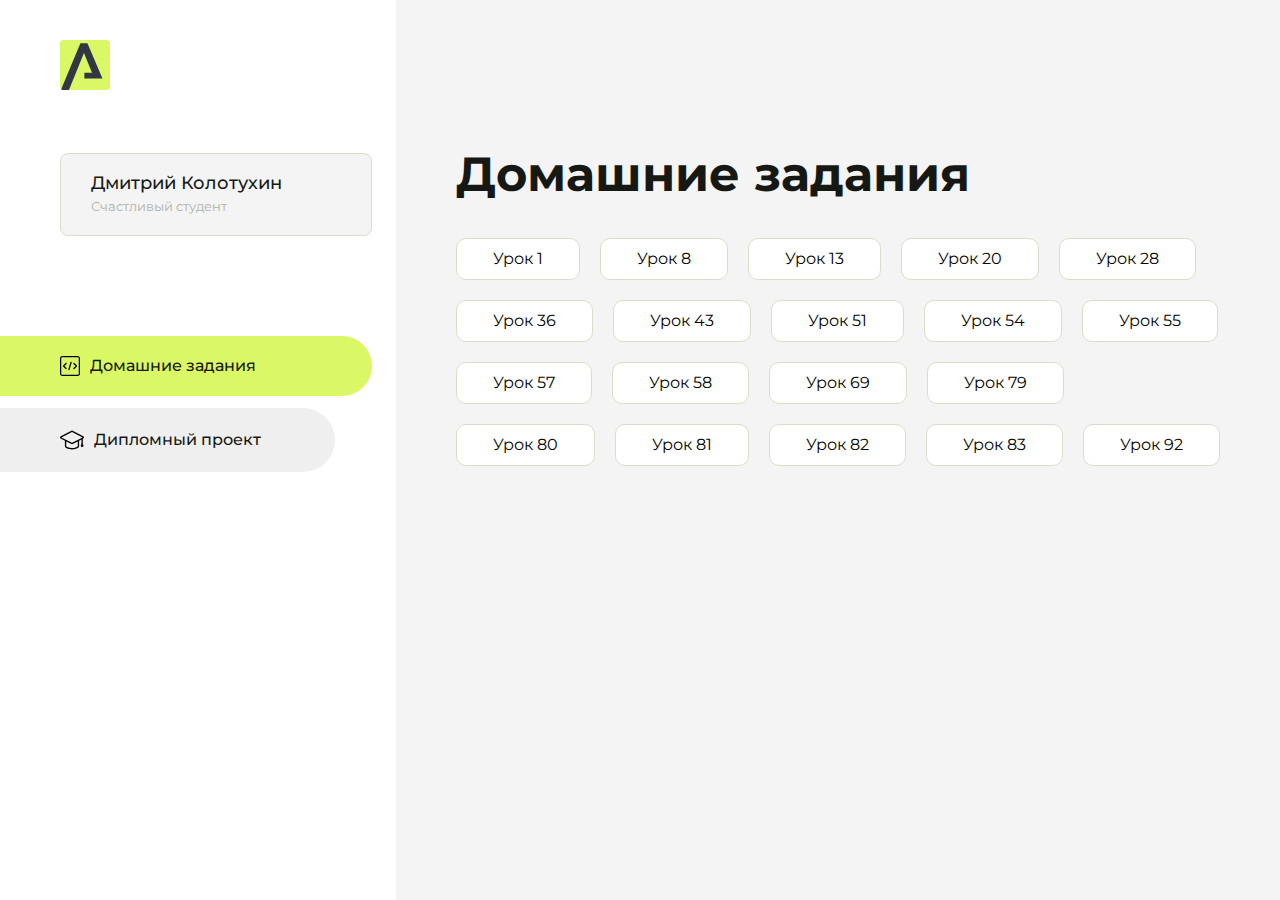
==== index.html @ 42f7621a "Update index.html" ====
<!DOCTYPE html>
<html lang="en">
<head>
    <meta charset="UTF-8">
    <meta name="viewport" content="width=device-width, initial-scale=1.0">
    <title>Домашняя работа</title>
    <link rel="shortcut icon" href="src/logo.ico" type="image/x-icon">
    <link rel="preconnect" href="https://fonts.googleapis.com">
    <link rel="preconnect" href="https://fonts.gstatic.com" crossorigin>
    <link href="https://fonts.googleapis.com/css2?family=Montserrat:wght@400;500;700&family=Rubik:wght@500&display=swap"
          rel="stylesheet">
    <link rel="stylesheet" href="src/style.css">
</head>
<body id="body">
<div class="overlay" id="overlay"></div>
<div class="layout">
    <div class="burger" id="burger">
        <svg viewBox="0 0 24 24" fill="none" xmlns="http://www.w3.org/2000/svg">
            <g id="SVGRepo_bgCarrier" stroke-width="0"></g>
            <g id="SVGRepo_tracerCarrier" stroke-linecap="round" stroke-linejoin="round"></g>
            <g id="SVGRepo_iconCarrier">
                <path d="M4 18L20 18" stroke="#DAF765" stroke-width="2" stroke-linecap="round"></path>
                <path d="M4 12L20 12" stroke="#DAF765" stroke-width="2" stroke-linecap="round"></path>
                <path d="M4 6L20 6" stroke="#DAF765" stroke-width="2" stroke-linecap="round"></path>
            </g>
        </svg>
    </div>
    <aside class="sidebar" id="sidebar">
        <div class="sidebar__inner">
            <div class="logo">
                <svg width="50" height="50" viewBox="0 0 50 50" fill="none" xmlns="http://www.w3.org/2000/svg">
                    <g clip-path="url(#clip0_513_74730)">
                        <path d="M46.17 -0.257004H3.83C1.57281 -0.257004 -0.257 1.57281 -0.257 3.83V46.17C-0.257 48.4272 1.57281 50.257 3.83 50.257H46.17C48.4272 50.257 50.257 48.4272 50.257 46.17V3.83C50.257 1.57281 48.4272 -0.257004 46.17 -0.257004Z"
                              fill="#DAF765"/>
                        <path d="M24.375 38.4H42.461L27.441 3.1585H20.4355C20.4355 3.1585 6.7895 35.881 1.1945 49.294C2.015 50.0275 3.0945 50.257 3.6945 50.257H8.8445L23.954 13.07L32.0465 32.8285H24.375V38.4Z"
                              fill="#323843"/>
                    </g>
                    <defs>
                        <clipPath id="clip0_513_74730">
                            <rect width="50" height="50" fill="white"/>
                        </clipPath>
                    </defs>
                </svg>
            </div>
            <div class="sidebar__user">
                <div class="sidebar__name">Дмитрий Колотухин</div>
                <div class="sidebar__text">Счастливый студент</div>
            </div>
            <div class="sidebar__tabs">
                <div class="sidebar__item">
                    <button class="sidebar__button active" id="tasks">
                        <svg xmlns="http://www.w3.org/2000/svg" width="20" height="20" viewBox="0 0 20 20" fill="none">
                            <g clip-path="url(#clip0_704_74543)">
                                <path d="M17.7083 20H2.29167C1.0275 20 0 18.9725 0 17.7083V2.29167C0 1.0275 1.0275 0 2.29167 0H17.7083C18.9725 0 20 1.0275 20 2.29167V17.7083C20 18.9725 18.9725 20 17.7083 20ZM2.29167 1.25C1.7175 1.25 1.25 1.7175 1.25 2.29167V17.7083C1.25 18.2825 1.7175 18.75 2.29167 18.75H17.7083C18.2825 18.75 18.75 18.2825 18.75 17.7083V2.29167C18.75 1.7175 18.2825 1.25 17.7083 1.25H2.29167Z"
                                      fill="black"/>
                                <path d="M6.04167 13.125C5.88167 13.125 5.72167 13.0642 5.6 12.9417L3.1 10.4417C2.85583 10.1975 2.85583 9.80167 3.1 9.5575L5.6 7.0575C5.84417 6.81333 6.24 6.81333 6.48417 7.0575C6.72833 7.30167 6.72833 7.6975 6.48417 7.94167L4.42583 10L6.48417 12.0583C6.72833 12.3025 6.72833 12.6983 6.48417 12.9425C6.36167 13.0642 6.20167 13.125 6.04167 13.125Z"
                                      fill="black"/>
                                <path d="M8.95833 14.1667C8.9 14.1667 8.84 14.1583 8.78167 14.1417C8.45083 14.0442 8.26083 13.6967 8.35833 13.3658L10.4417 6.28251C10.5392 5.95084 10.8892 5.76417 11.2175 5.85917C11.5483 5.95667 11.7383 6.30417 11.6408 6.63501L9.5575 13.7183C9.47833 13.9908 9.22833 14.1667 8.95833 14.1667Z"
                                      fill="black"/>
                                <path d="M13.9583 13.125C13.7983 13.125 13.6383 13.0642 13.5167 12.9417C13.2725 12.6975 13.2725 12.3017 13.5167 12.0575L15.575 9.99916L13.5167 7.94083C13.2725 7.69666 13.2725 7.30083 13.5167 7.05666C13.7608 6.81249 14.1567 6.81249 14.4008 7.05666L16.9008 9.55666C17.145 9.80083 17.145 10.1967 16.9008 10.4408L14.4008 12.9408C14.2783 13.0642 14.1183 13.125 13.9583 13.125Z"
                                      fill="black"/>
                            </g>
                            <defs>
                                <clipPath id="clip0_704_74543">
                                    <rect width="20" height="20" fill="white"/>
                                </clipPath>
                            </defs>
                        </svg>
                        <span>Домашние задания</span></button>
                </div>
                <div class="sidebar__item">
                    <button class="sidebar__button" id="diplom">
                        <svg xmlns="http://www.w3.org/2000/svg" width="24" height="24" viewBox="0 0 24 24" fill="none">
                            <g clip-path="url(#clip0_704_74553)">
                                <path d="M23.2628 10.5971C23.7176 10.365 24 9.90375 24 9.39337C24 8.883 23.7176 8.42175 23.2628 8.18962L12.6135 2.75362C12.2291 2.55824 11.7705 2.55787 11.3854 2.75399L0.736875 8.19C0.282375 8.42175 0 8.883 0 9.39337C0 9.90375 0.282375 10.365 0.736875 10.5971L4.89038 12.7177V18.2074C4.89038 19.8154 8.412 21.393 12 21.393C15.5884 21.393 19.1096 19.815 19.1096 18.2074V12.7174L21.4609 11.517V15.8017L20.901 17.2305C20.7409 17.6389 20.7934 18.0994 21.0405 18.4616C21.2876 18.8246 21.6979 19.041 22.1366 19.041C22.5754 19.041 22.9852 18.8246 23.2324 18.462C23.4795 18.099 23.532 17.6385 23.3719 17.2301L22.8124 15.8021V10.827L23.2628 10.5971ZM17.7623 18.1721C17.6198 18.6375 15.3491 20.0419 12 20.0419C8.65088 20.0419 6.38025 18.6375 6.2415 18.2074V12.3037L6.23887 12.3019C6.23812 12.057 6.1065 11.8207 5.87325 11.7019L1.3515 9.39337L12 3.95737L22.6489 9.39337L12 14.8294L5.87325 11.7019C5.54063 11.5331 4.6695 11.6674 4.5 12C4.33012 12.3322 4.55813 12.5479 4.89038 12.7177L11.3857 16.0331C11.5781 16.1314 11.7889 16.1805 12 16.1805C12.2107 16.1805 12.4222 16.1314 12.6146 16.0331L17.7593 13.407L17.7623 18.1721Z"
                                      fill="black"/>
                            </g>
                            <defs>
                                <clipPath id="clip0_704_74553">
                                    <rect width="24" height="24" fill="white"/>
                                </clipPath>
                            </defs>
                        </svg>
                        <span>Дипломный проект</span></button>
                </div>
            </div>
        </div>

    </aside>
    <div class="content">
        <div class="container">
            <div class="content__block" id="tasksBlock">
                <div class="content__title">Домашние задания</div>
                <ul class="content__list">
                    <li class="content__list-item">
                        <a href="lesson1/index.html">Урок 1</a>
                        </li>
                    <li class="content__list-item">
                        <a href="Dz (Lesson 8)/index.html">Урок 8</a>
                        </li>
                    <li class="content__list-item">
                        <a href="Lesson 13/index.html">Урок 13</a>
                        </li>
                    <li class="content__list-item">
                        <a href="20/index.html">Урок 20</a>
                        </li>
                    <li class="content__list-item">
                        <a href="28(DZ)/index.html">Урок 28</a>
                        </li>
                    <li class="content__list-item">
                        <a href="36/index.html">Урок 36</a>
                        </li>
                    <li class="content__list-item">
                        <a href="lesson 43/index.html">Урок 43</a>
                        </li>
                    <li class="content__list-item">
                        <a href="51/index.html">Урок 51</a>
                        </li>
                    <li class="content__list-item">
                        <a href="54 дз/index.html">Урок 54</a>
                        </li>
                    <li class="content__list-item">
                        <a href="55 дз/index.html">Урок 55</a>
                        </li>
                    <li class="content__list-item">
                        <a href="57 дз/index.html">Урок 57</a>
                        </li>
                    <li class="content__list-item">
                        <a href="58 дз/index.html">Урок 58</a>
                        </li>
                    <li class="content__list-item">
                        <a href="69 МАКЕТ/index.html">Урок 69</a>
                        </li>
                    <li class="content__list-item">
                        <a href="79 дз/index.html">Урок 79</a>
                        </li>
                    <li class="content__list-item">
                        <a href="80 дз/index.html">Урок 80</a>
                        </li>
                    <li class="content__list-item">
                        <a href="81 дз/index.html">Урок 81</a>
                        </li>
                    <li class="content__list-item">
                        <a href="82 дз/index.html">Урок 82</a>
                        </li>
                    <li class="content__list-item">
                        <a href="83 дз/index.html">Урок 83</a>
                        </li>
                    <li class="content__list-item">
                        <a href="Урок 92/index.html">Урок 92</a>
                        </li>
                </ul>
            </div>
            <div class="content__block hidden" id="diplomBlock">
                <div class="content__title">Дипломный проект</div>
                <div class="content__list-diplom">
                    <a href="ПАПКА-С-НОМЕРОМ-УРОКА">Ссылка на ДЗ</a>
                </div>
                <div class="content__decor">
                    <div class="content__decor-text">Давай проверим, чему ты научился!</div>
                    <div class="content__decor-img">
                        <img src="src/decor.png" alt="decor">
                    </div>
                </div>
            </div>
        </div>
    </div>
</div>
<script src="src/index.js"></script>
</body>
</html>
---- src/style.css ----
*{padding: 0;margin: 0;border: 0;}
*,*:before,*:after{-webkit-box-sizing: border-box;box-sizing: border-box;}
:focus,:active{outline: none;}
a:focus,a:active{outline: none;}
nav,footer,header,aside{display: block;}
html,body{
    height:100%;width:100%;
    font-size:100%;line-height:1;-ms-text-size-adjust:100%;-moz-text-size-adjust:100%;-webkit-text-size-adjust:100%;}
input,button,textarea{font-family:inherit;}
input::-ms-clear{display: none;}
button{cursor: pointer;}
button::-moz-focus-inner{padding:0;border:0;}
a,a:visited{text-decoration: none;}
a:hover{text-decoration: none;}
ul li{list-style: none;}
img{vertical-align: top;}
h1,h2,h3,h4,h5,h6{font-size:inherit;font-weight: inherit;}
a{color:inherit;}



body {
    font-family: "Montserrat",SansSerif;
    color: black;
}

body.overflow {
    overflow: hidden;
}



.layout {
    display: -webkit-box;
    display: -ms-flexbox;
    display: flex;
    min-height: 100vh;
}

.sidebar {
    padding: 40px 24px 40px 0;
    -ms-flex-negative: 0;
    flex-shrink: 0;
    background-color: white;
}



.content {
    -webkit-box-flex: 1;
    -ms-flex-positive: 1;
    flex-grow: 1;
    background-color: #F4F4F4;
}

.container {
    display: -webkit-box;
    display: -ms-flexbox;
    display: flex;
    -webkit-box-orient: vertical;
    -webkit-box-direction: normal;
    -ms-flex-direction: column;
    flex-direction: column;
    -webkit-box-pack: center;
    -ms-flex-pack: center;
    justify-content: center;
    -webkit-box-align: center;
    -ms-flex-align: center;
    align-items: center;
    padding: 150px 60px 80px 60px;
}


.logo {
    margin-left: 60px;
    margin-bottom: 60px;
}

.sidebar__user {
    background-color: #F4F4F4;
    padding: 20px 30px;
    margin-left: 60px;
    margin-bottom: 100px;
    border-radius: 8px;
    border: 1px solid #DADEC9;
}

.sidebar__name {
    color:#161814;
    font-size: 18px;
    font-weight: 500;
    margin-bottom: 6px;
}

.sidebar__text {
    color: #AFB1A7;
    font-size: 13px;
    font-weight: 400;
    line-height: 130%; /* 16.9px */
}

.sidebar__item {
    width: 372px;
}

.sidebar__button {
    display: -webkit-box;
    display: -ms-flexbox;
    display: flex;
    -webkit-box-align: center;
    -ms-flex-align: center;
    align-items: center;
    gap: 10px;
    padding: 20px 60px;
    margin-bottom: 12px;
    border-radius: 0px 100px 100px 0px;
    -webkit-transition: all .5s;
    -o-transition: all .5s;
    transition: all .5s;
    cursor: pointer;
    width: 90%;
    color:#161814;
    font-size: 16px;
    font-weight: 500;
}

.sidebar__button.active , .sidebar__button:hover {
    width: 100%;
    background-color: #DAF765;
}


.content__title {
    color: #161814;
    font-size: 48px;
    font-weight: 700;
    margin-bottom: 40px;
}

.content__list {
    display: -webkit-box;
    display: -ms-flexbox;
    display: flex;
    -webkit-box-align: center;
    -ms-flex-align: center;
    align-items: center;
    -ms-flex-wrap: wrap;
    flex-wrap: wrap;
    gap: 20px;
}



.content__list-item  {
    cursor: pointer;
    padding: 12px 18px;
    background-color: #fff;
    border-radius: 10px;
    border: 1px solid #DADEC9;
    -webkit-transition: all .3s;
    -o-transition: all .3s;
    transition: all .3s;
}

.content__list-item:hover,.content__list-diplom:hover {
    background-color: #AFB1A7;
}

li a {
    padding: 12px 18px;

}


.content__list-diplom {
    -webkit-transition: all .3s;
    -o-transition: all .3s;
    transition: all .3s;
    display: inline-block;
    padding: 12px 18px;
    background-color: #fff;
    border-radius: 10px;
    border: 1px solid #DADEC9;
}

.content__decor {
    display: -webkit-box;
    display: -ms-flexbox;
    display: flex;
    -webkit-box-align: center;
    -ms-flex-align: center;
    align-items: center;
}

.content__decor-text {
    color:#BEDD44;
    font-size: 36px;
    font-weight: 700;
    line-height: 110%; /* 39.6px */
}

.content__block {
    max-width: 1200px;
}

.content__block.hidden {
    display: none;
}

.content__decor-img img{
    width: 100%;
}

.burger {
    display: none;
    padding: 5px;
    position: fixed;
    top: 3%;
    right: 7%;
    width: 40px;
    height: 40px;
    background-color: #161814;
    border-radius: 50%;
    z-index: 10;
    border: 1px solid #DAF765;
}

@media (max-width: 768px) {
    .burger {
        display: block;
    }

    .sidebar {
        -webkit-transition: all .3s;
        -o-transition: all .3s;
        transition: all .3s;
        -webkit-transform: translateX(-100%);
        -ms-transform: translateX(-100%);
        transform: translateX(-100%);
        position: fixed;
        top: 0;
        left: 0;
        bottom: 0;
        z-index: 5;
    }

    .sidebar.show {
        -webkit-transform: translateX(0%);
        -ms-transform: translateX(0%);
        transform: translateX(0%);
    }

    .overlay {
        opacity: 0;
        pointer-events: none;
        -webkit-transition: all .3s;
        -o-transition: all .3s;
        transition: all .3s;
        position: absolute;
        top: 0;
        right: 0;
        left: 0;
        bottom: 0;
        z-index: 3;
        background-color: #000000e0;
    }

    .overlay.show {
        opacity: 1;
        pointer-events: all;
    }

    .container {
        padding: 40px 20px;
        min-height: 100%;
    }

    .content__decor {
        margin-top: 20px;
        -webkit-box-orient: vertical;
        -webkit-box-direction: normal;
        -ms-flex-direction: column;
        flex-direction: column;
    }
}

@media (max-width: 400px) {
    .sidebar__user {
        margin-left: 0;
    }
}
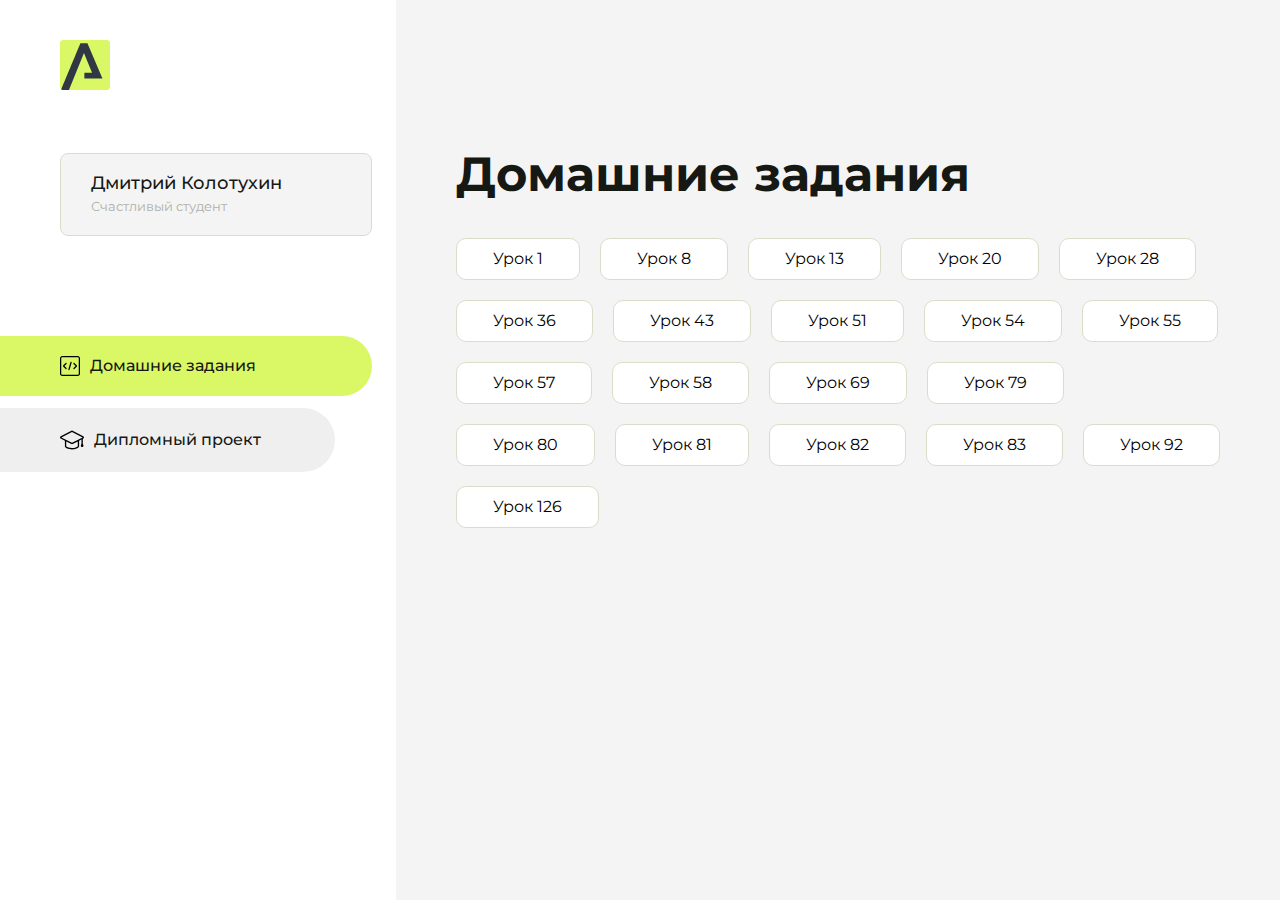
==== commit cbe5507e: "Update index.html" ====
--- a/index.html
+++ b/index.html
@@ -149,6 +149,9 @@
                     <li class="content__list-item">
                         <a href="Урок 92/index.html">Урок 92</a>
                         </li>
+                    <li class="content__list-item">
+                        <a href="wake-bake/index.html">Урок 126</a>
+                        </li>
                 </ul>
             </div>
             <div class="content__block hidden" id="diplomBlock">
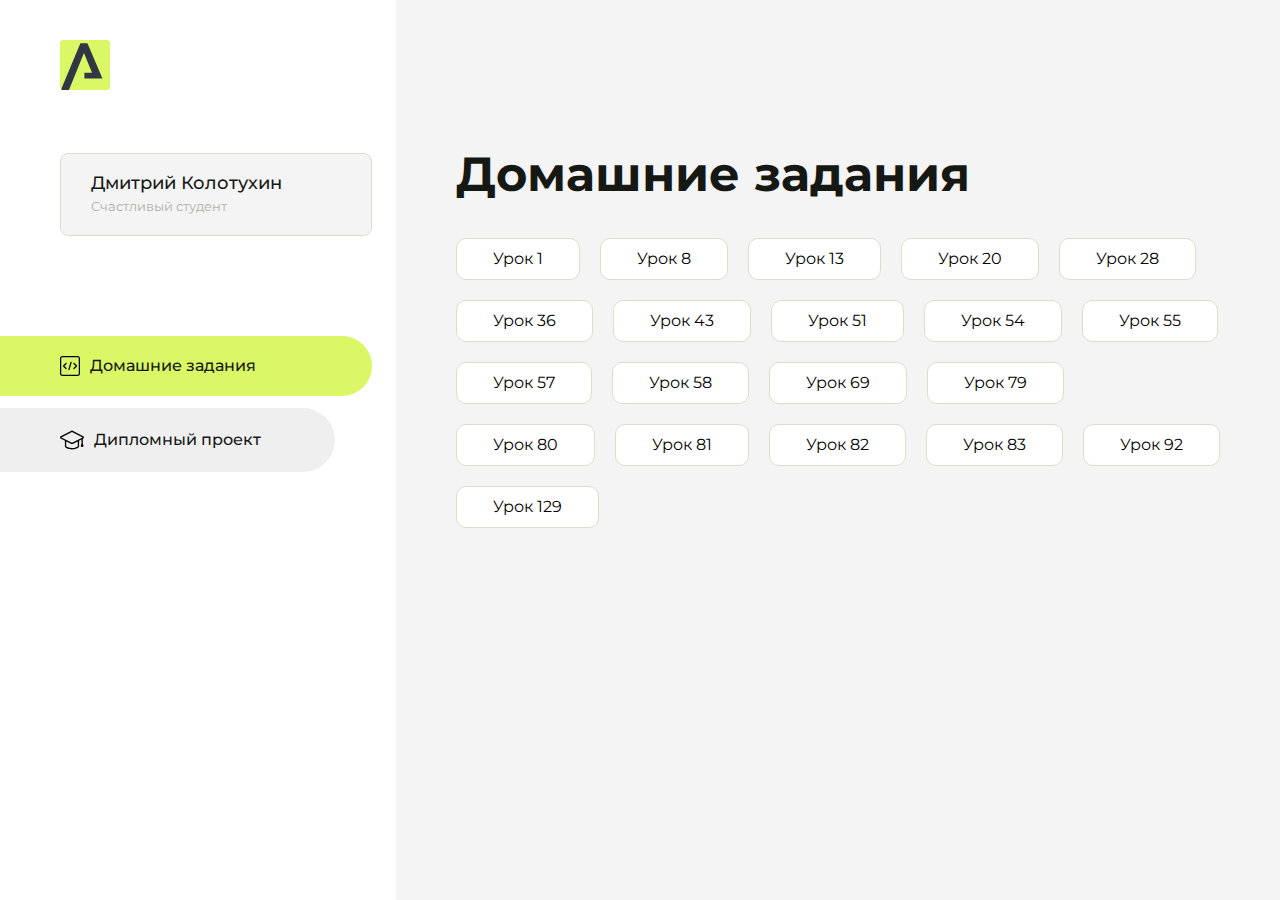
==== commit f1a6a863: "Update index.html" ====
--- a/index.html
+++ b/index.html
@@ -150,7 +150,7 @@
                         <a href="Урок 92/index.html">Урок 92</a>
                         </li>
                     <li class="content__list-item">
-                        <a href="wake-bake/index.html">Урок 126</a>
+                        <a href="wake-bake/index.html">Урок 129</a>
                         </li>
                 </ul>
             </div>
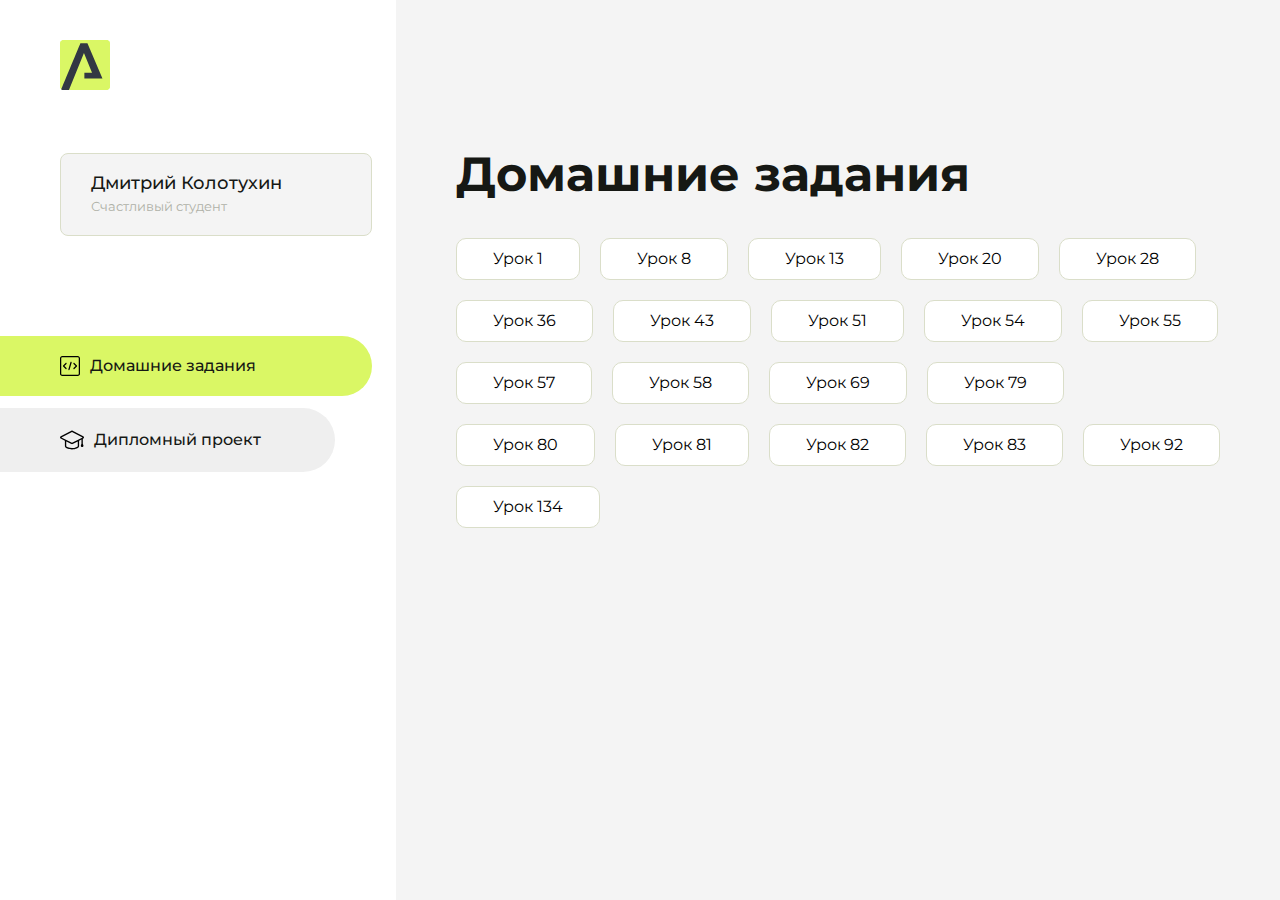
==== commit 9e344499: "Update index.html" ====
--- a/index.html
+++ b/index.html
@@ -150,7 +150,7 @@
                         <a href="Урок 92/index.html">Урок 92</a>
                         </li>
                     <li class="content__list-item">
-                        <a href="wake-bake/index.html">Урок 129</a>
+                        <a href="wake-bake/index.html">Урок 134</a>
                         </li>
                 </ul>
             </div>
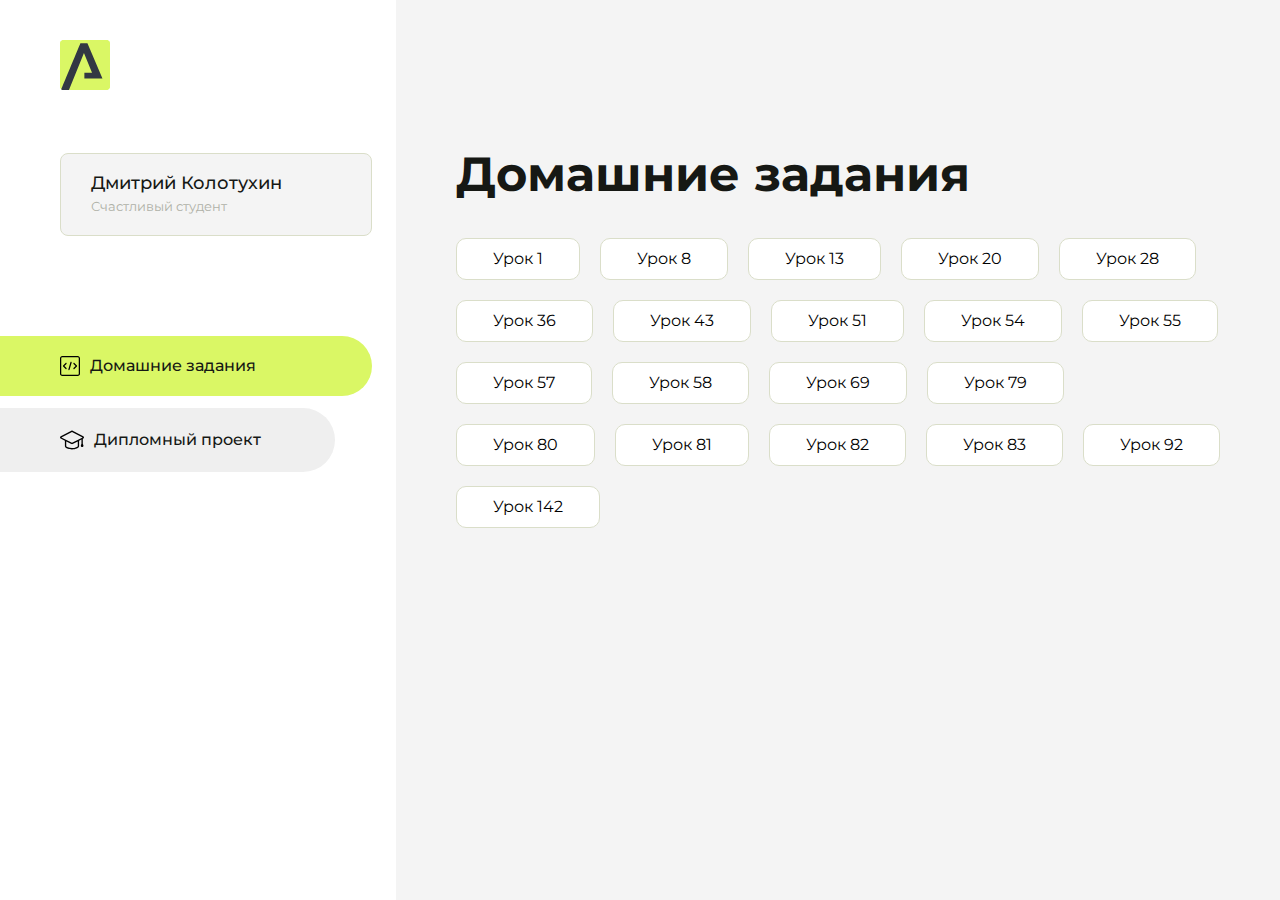
==== commit 07c92520: "Update index.html" ====
--- a/index.html
+++ b/index.html
@@ -150,7 +150,7 @@
                         <a href="Урок 92/index.html">Урок 92</a>
                         </li>
                     <li class="content__list-item">
-                        <a href="wake-bake/index.html">Урок 134</a>
+                        <a href="wake-bake/index.html">Урок 142</a>
                         </li>
                 </ul>
             </div>
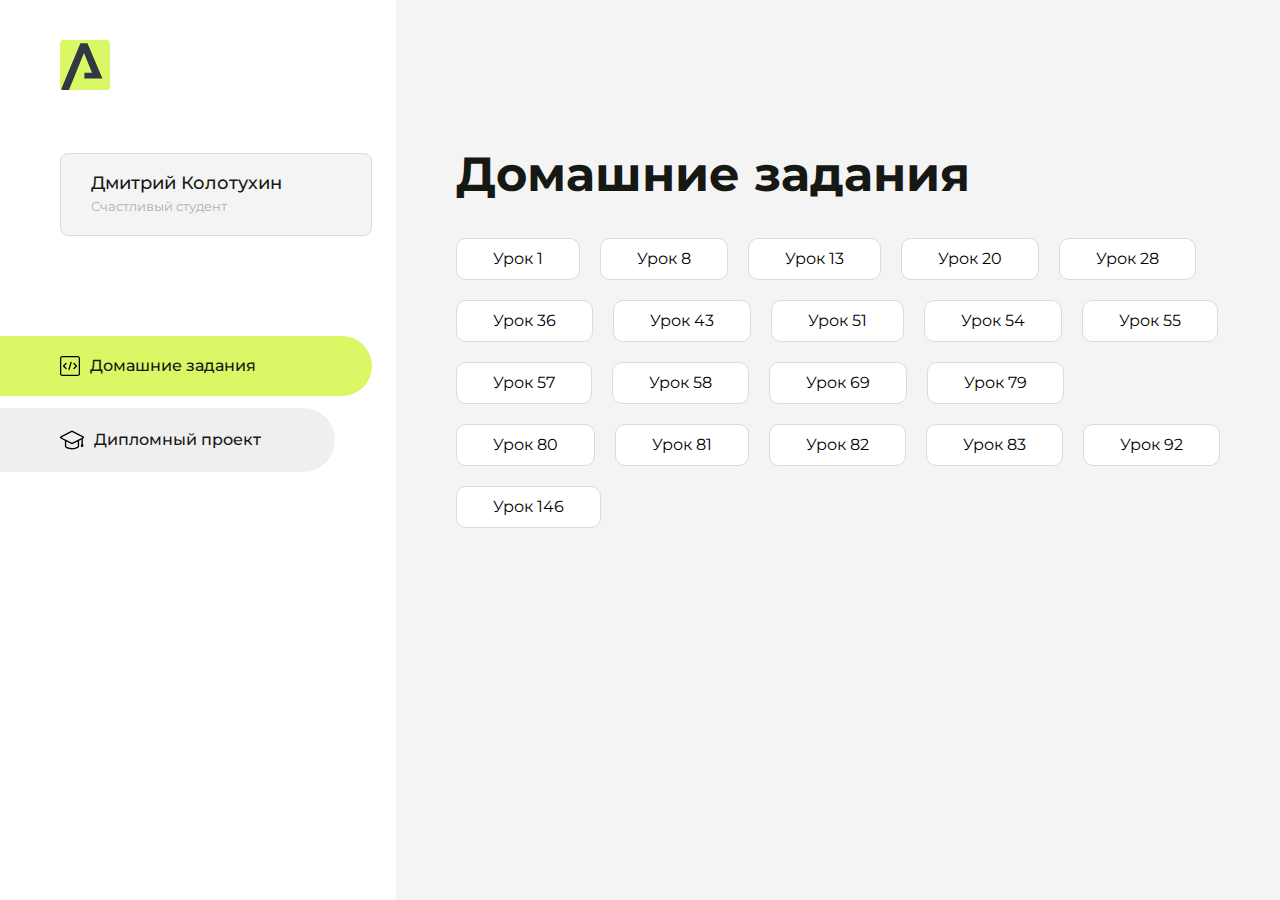
==== commit a11600a4: "Update index.html" ====
--- a/index.html
+++ b/index.html
@@ -150,7 +150,7 @@
                         <a href="Урок 92/index.html">Урок 92</a>
                         </li>
                     <li class="content__list-item">
-                        <a href="wake-bake/index.html">Урок 142</a>
+                        <a href="wake-bake/index.html">Урок 146</a>
                         </li>
                 </ul>
             </div>
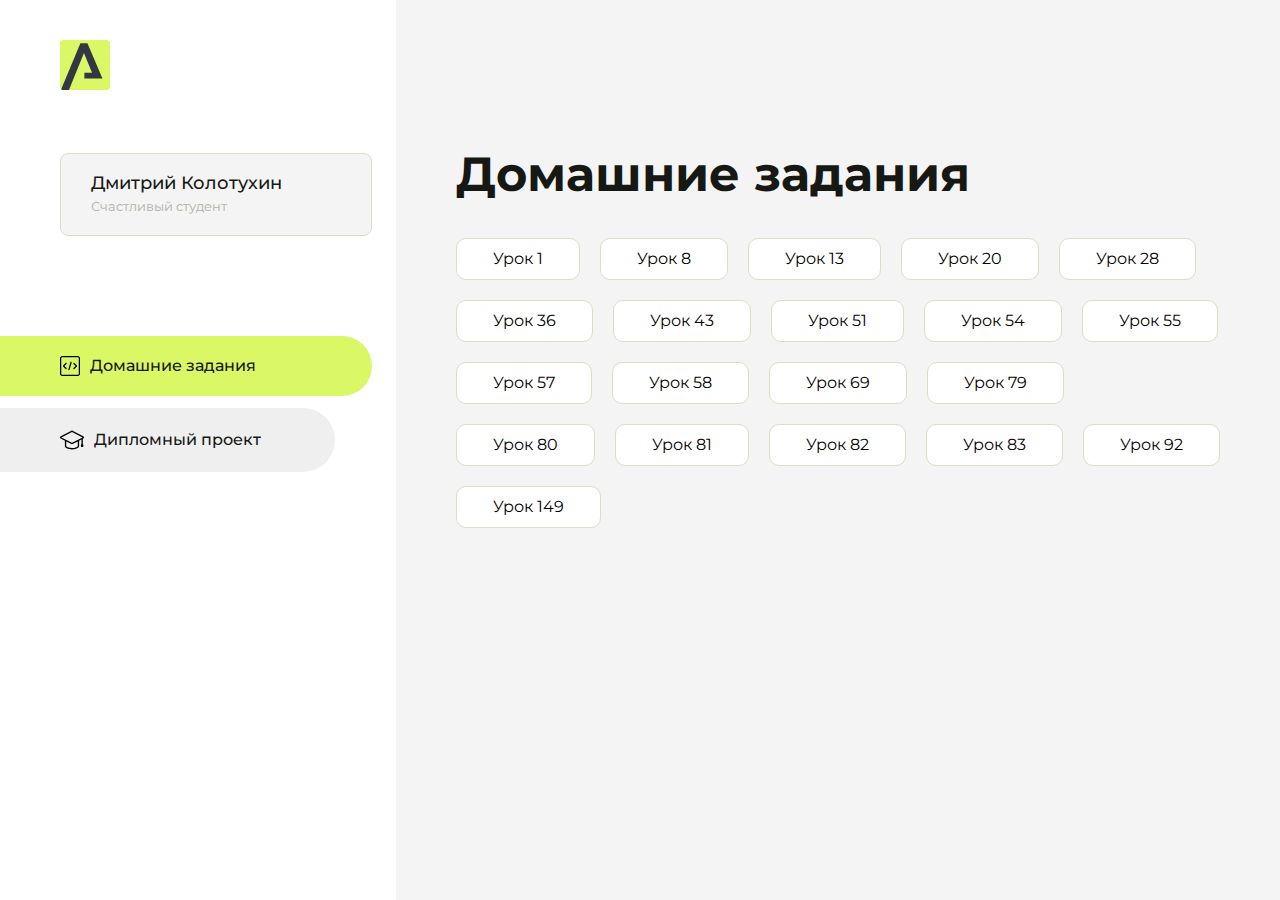
==== commit 572e4292: "Update index.html" ====
--- a/index.html
+++ b/index.html
@@ -150,7 +150,7 @@
                         <a href="Урок 92/index.html">Урок 92</a>
                         </li>
                     <li class="content__list-item">
-                        <a href="wake-bake/index.html">Урок 146</a>
+                        <a href="wake-bake/index.html">Урок 149</a>
                         </li>
                 </ul>
             </div>
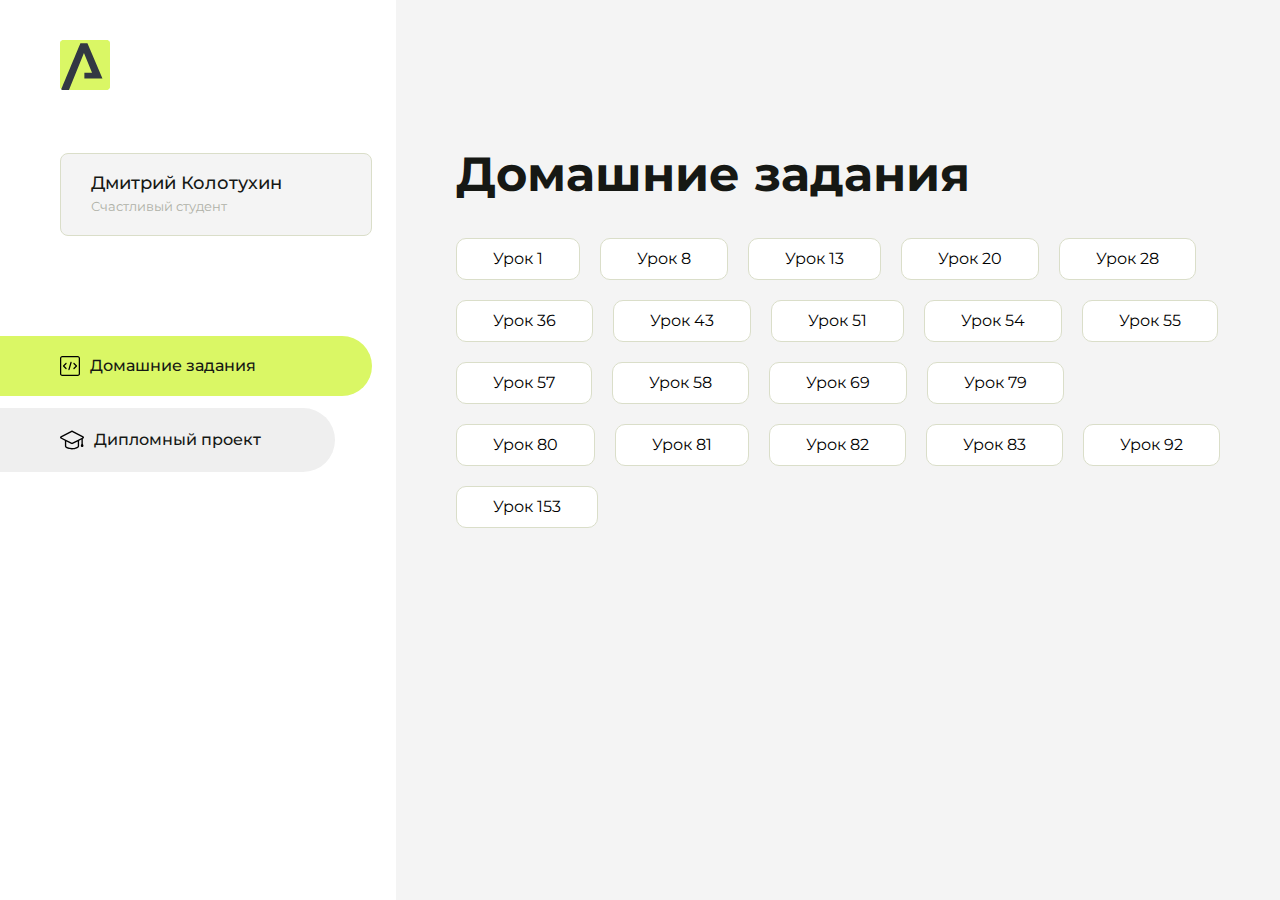
==== commit 251405ca: "Update index.html" ====
--- a/index.html
+++ b/index.html
@@ -150,7 +150,7 @@
                         <a href="Урок 92/index.html">Урок 92</a>
                         </li>
                     <li class="content__list-item">
-                        <a href="wake-bake/index.html">Урок 149</a>
+                        <a href="wake-bake/index.html">Урок 153</a>
                         </li>
                 </ul>
             </div>
